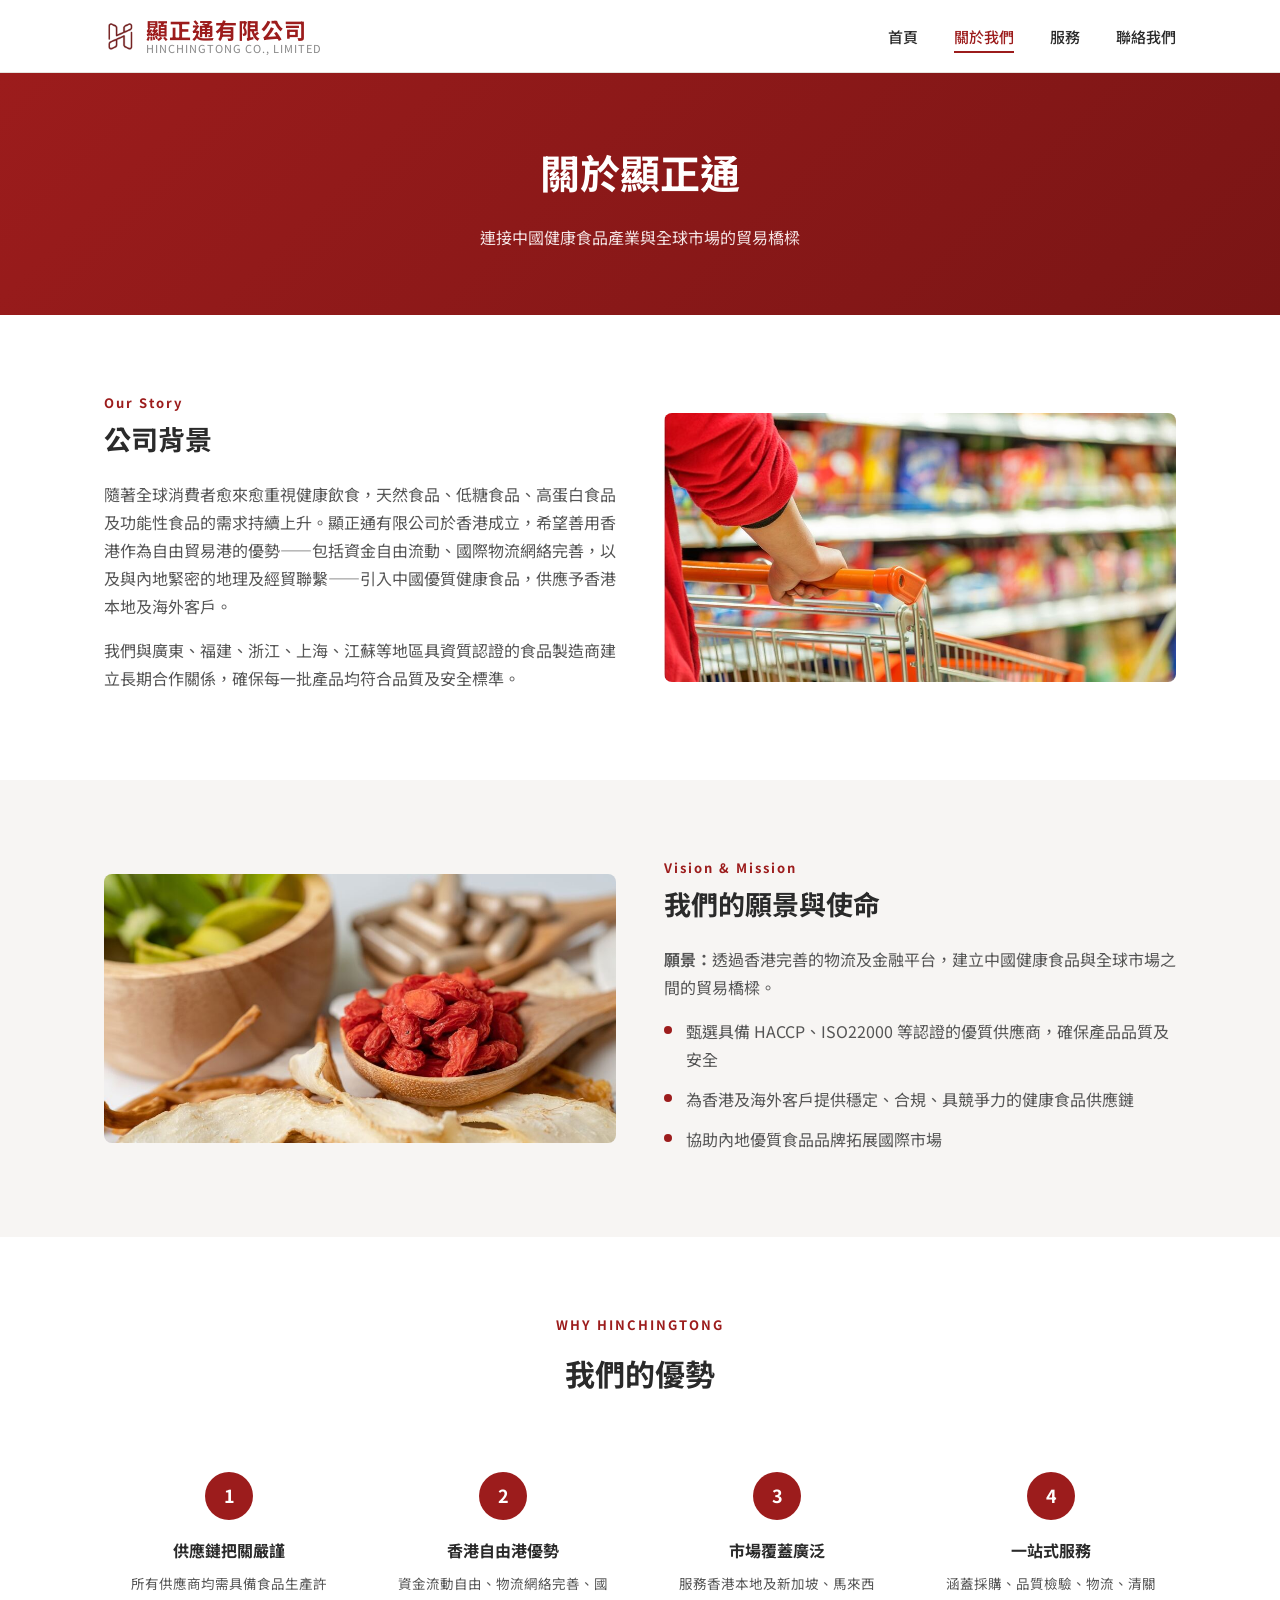
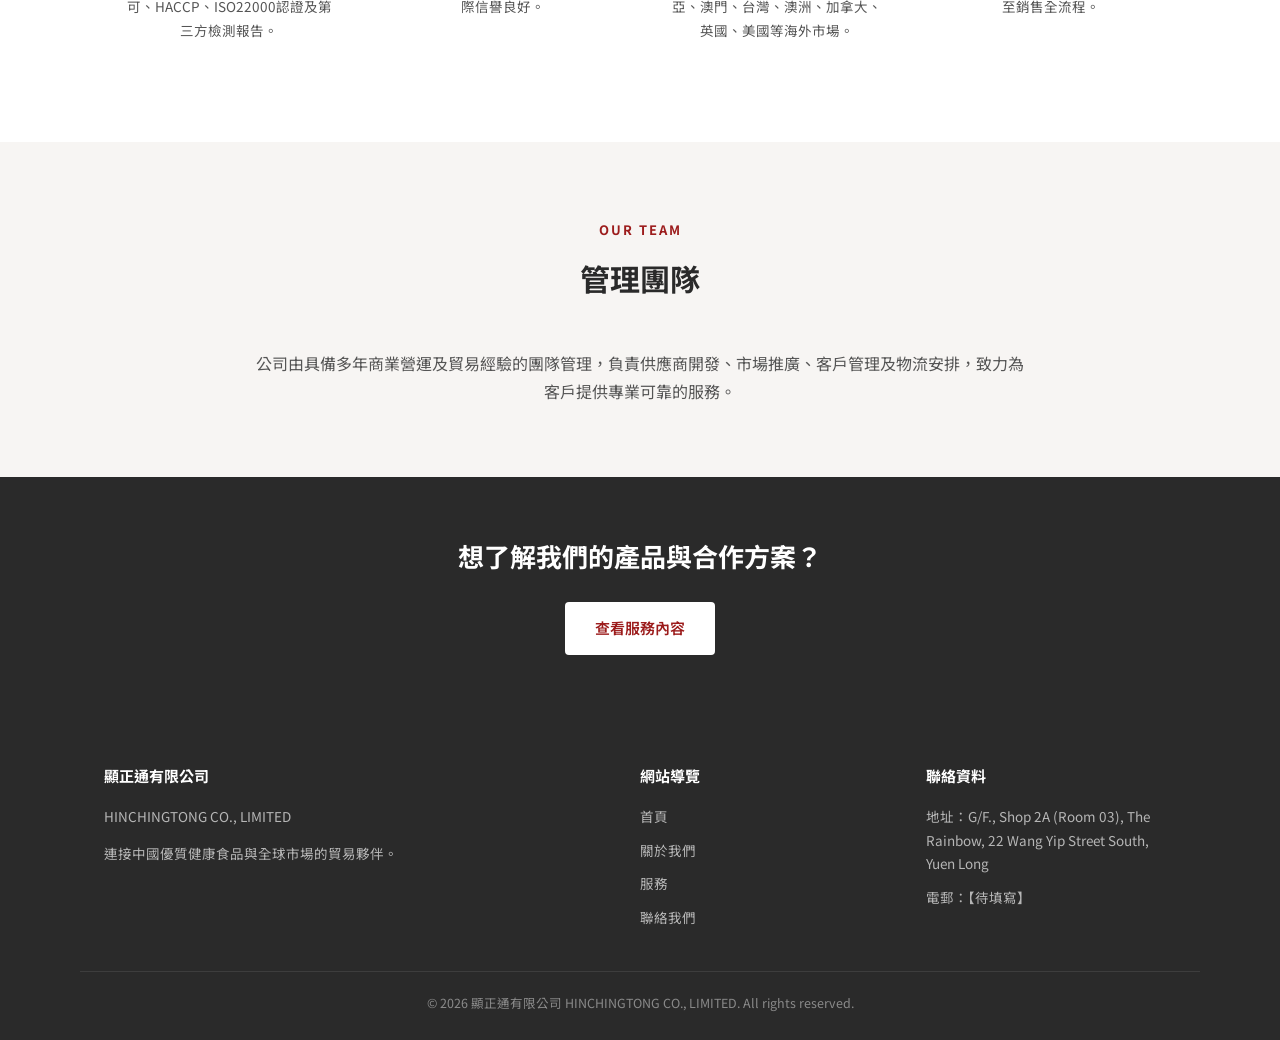
==== about.html @ 64f9d8c6 "Add files via upload" ====
<!DOCTYPE html>
<html lang="zh-Hant">
<head>
<meta charset="UTF-8" />
<meta name="viewport" content="width=device-width, initial-scale=1.0" />
<title>關於我們｜顯正通有限公司 HINCHINGTONG CO., LIMITED</title>
<meta name="description" content="了解顯正通有限公司的成立背景、願景、使命及優勢。" />
<link rel="preconnect" href="https://fonts.googleapis.com">
<link href="https://fonts.googleapis.com/css2?family=Noto+Sans+TC:wght@400;500;700&display=swap" rel="stylesheet">
<link rel="stylesheet" href="style.css" />
<link rel="icon" type="image/png" href="images/favicon.png" />
<link rel="apple-touch-icon" href="images/apple-touch-icon.png" />
</head>
<body>

<header class="site-header">
  <div class="nav-wrap">
    <a href="index.html" class="logo">
      <img src="images/logo.png" alt="顯正通有限公司 Logo" />
      <span class="text">
        <span class="zh">顯正通有限公司</span>
        <span class="en">HINCHINGTONG CO., LIMITED</span>
      </span>
    </a>
    <nav class="main-nav">
      <ul>
        <li><a href="index.html">首頁</a></li>
        <li><a href="about.html" class="active">關於我們</a></li>
        <li><a href="services.html">服務</a></li>
        <li><a href="contact.html">聯絡我們</a></li>
      </ul>
    </nav>
    <button class="menu-toggle" aria-label="開啟選單">
      <span></span><span></span><span></span>
    </button>
  </div>
</header>

<section class="hero small">
  <h1>關於顯正通</h1>
  <p class="lead">連接中國健康食品產業與全球市場的貿易橋樑</p>
</section>

<section>
  <div class="container two-col">
    <div>
      <span class="eyebrow" style="color:var(--red);font-weight:700;font-size:13px;letter-spacing:2px;">Our Story</span>
      <h2>公司背景</h2>
      <p>隨著全球消費者愈來愈重視健康飲食，天然食品、低糖食品、高蛋白食品及功能性食品的需求持續上升。顯正通有限公司於香港成立，希望善用香港作為自由貿易港的優勢——包括資金自由流動、國際物流網絡完善，以及與內地緊密的地理及經貿聯繫——引入中國優質健康食品，供應予香港本地及海外客戶。</p>
      <p>我們與廣東、福建、浙江、上海、江蘇等地區具資質認證的食品製造商建立長期合作關係，確保每一批產品均符合品質及安全標準。</p>
    </div>
    <img src="images/product-warehouse.jpg" alt="顯正通有限公司" style="border-radius:8px;width:100%;object-fit:cover;" />
  </div>
</section>

<section class="alt">
  <div class="container two-col">
    <img src="images/company-team.jpg" alt="顯正通產品及市場" style="border-radius:8px;width:100%;object-fit:cover;" />
    <div>
      <span class="eyebrow" style="color:var(--red);font-weight:700;font-size:13px;letter-spacing:2px;">Vision &amp; Mission</span>
      <h2>我們的願景與使命</h2>
      <p><strong>願景：</strong>透過香港完善的物流及金融平台，建立中國健康食品與全球市場之間的貿易橋樑。</p>
      <ul class="dot-list">
        <li>甄選具備 HACCP、ISO22000 等認證的優質供應商，確保產品品質及安全</li>
        <li>為香港及海外客戶提供穩定、合規、具競爭力的健康食品供應鏈</li>
        <li>協助內地優質食品品牌拓展國際市場</li>
      </ul>
    </div>
  </div>
</section>

<section>
  <div class="container">
    <div class="section-title">
      <span class="eyebrow">Why Hinchingtong</span>
      <h2>我們的優勢</h2>
    </div>
    <div class="adv-grid">
      <div class="adv-card">
        <div class="idx">1</div>
        <h3>供應鏈把關嚴謹</h3>
        <p>所有供應商均需具備食品生產許可、HACCP、ISO22000認證及第三方檢測報告。</p>
      </div>
      <div class="adv-card">
        <div class="idx">2</div>
        <h3>香港自由港優勢</h3>
        <p>資金流動自由、物流網絡完善、國際信譽良好。</p>
      </div>
      <div class="adv-card">
        <div class="idx">3</div>
        <h3>市場覆蓋廣泛</h3>
        <p>服務香港本地及新加坡、馬來西亞、澳門、台灣、澳洲、加拿大、英國、美國等海外市場。</p>
      </div>
      <div class="adv-card">
        <div class="idx">4</div>
        <h3>一站式服務</h3>
        <p>涵蓋採購、品質檢驗、物流、清關至銷售全流程。</p>
      </div>
    </div>
  </div>
</section>

<section class="alt">
  <div class="container">
    <div class="section-title">
      <span class="eyebrow">Our Team</span>
      <h2>管理團隊</h2>
    </div>
    <p class="intro-text">公司由具備多年商業營運及貿易經驗的團隊管理，負責供應商開發、市場推廣、客戶管理及物流安排，致力為客戶提供專業可靠的服務。</p>
  </div>
</section>

<div class="cta-banner">
  <h2>想了解我們的產品與合作方案？</h2>
  <a href="services.html" class="btn btn-primary">查看服務內容</a>
</div>

<footer class="site-footer">
  <div class="container footer-grid">
    <div>
      <h4>顯正通有限公司</h4>
      <p>HINCHINGTONG CO., LIMITED</p>
      <p>連接中國優質健康食品與全球市場的貿易夥伴。</p>
    </div>
    <div>
      <h4>網站導覽</h4>
      <ul>
        <li><a href="index.html">首頁</a></li>
        <li><a href="about.html">關於我們</a></li>
        <li><a href="services.html">服務</a></li>
        <li><a href="contact.html">聯絡我們</a></li>
      </ul>
    </div>
    <div>
      <h4>聯絡資料</h4>
      <ul>
        <li>地址：G/F., Shop 2A (Room 03), The Rainbow, 22 Wang Yip Street South, Yuen Long</li>
        <li>電郵：【待填寫】</li>
      </ul>
    </div>
  </div>
  <div class="container footer-bottom">
    © 2026 顯正通有限公司 HINCHINGTONG CO., LIMITED. All rights reserved.
  </div>
</footer>

<script src="script.js"></script>
</body>
</html>
---- style.css ----
/* ===== 顯正通有限公司 網站樣式 ===== */

:root {
  --red: #9c1c1c;
  --red-dark: #7a1515;
  --grey: #555555;
  --grey-light: #888888;
  --bg-light: #f7f5f3;
  --card-bg: #ffffff;
  --border: #e6e2dd;
  --text: #2a2a2a;
  --max-width: 1120px;
}

* {
  box-sizing: border-box;
}

html {
  scroll-behavior: smooth;
}

body {
  margin: 0;
  font-family: "Noto Sans TC", "Microsoft JhengHei", "PingFang TC", sans-serif;
  color: var(--text);
  background: #ffffff;
  line-height: 1.75;
}

img {
  max-width: 100%;
  display: block;
}

a {
  text-decoration: none;
  color: inherit;
}

ul {
  margin: 0;
  padding: 0;
  list-style: none;
}

.container {
  max-width: var(--max-width);
  margin: 0 auto;
  padding: 0 24px;
}

/* ---------- Header ---------- */
header.site-header {
  position: sticky;
  top: 0;
  z-index: 100;
  background: #ffffff;
  border-bottom: 1px solid var(--border);
}

.nav-wrap {
  max-width: var(--max-width);
  margin: 0 auto;
  padding: 16px 24px;
  display: flex;
  align-items: center;
  justify-content: space-between;
}

.logo {
  display: flex;
  flex-direction: row;
  align-items: center;
  gap: 10px;
  line-height: 1.2;
}

.logo img {
  height: 34px;
  width: auto;
}

.logo .text {
  display: flex;
  flex-direction: column;
}

.logo .zh {
  font-size: 22px;
  font-weight: 700;
  color: var(--red);
  letter-spacing: 1px;
}

.logo .en {
  font-size: 11px;
  color: var(--grey-light);
  letter-spacing: 1px;
}

nav.main-nav ul {
  display: flex;
  gap: 36px;
}

nav.main-nav a {
  font-size: 15px;
  font-weight: 500;
  color: var(--text);
  padding-bottom: 4px;
  border-bottom: 2px solid transparent;
  transition: border-color 0.2s, color 0.2s;
}

nav.main-nav a:hover,
nav.main-nav a.active {
  color: var(--red);
  border-bottom-color: var(--red);
}

.menu-toggle {
  display: none;
  flex-direction: column;
  gap: 5px;
  background: none;
  border: none;
  cursor: pointer;
  padding: 4px;
}

.menu-toggle span {
  width: 24px;
  height: 2px;
  background: var(--text);
  display: block;
}

/* ---------- Hero ---------- */
.hero {
  background: linear-gradient(135deg, var(--red) 0%, var(--red-dark) 100%);
  color: #ffffff;
  padding: 96px 24px;
  text-align: center;
}

.hero.small {
  padding: 64px 24px;
}

.hero h1 {
  font-size: 40px;
  margin: 0 0 16px;
  font-weight: 700;
}

.hero p.subtitle {
  font-size: 18px;
  max-width: 640px;
  margin: 0 auto 32px;
  color: #f4e3e3;
}

.hero p.lead {
  font-size: 16px;
  max-width: 640px;
  margin: 0 auto;
  color: #f4e3e3;
}

.btn-row {
  display: flex;
  gap: 16px;
  justify-content: center;
  flex-wrap: wrap;
}

.btn {
  display: inline-block;
  padding: 13px 30px;
  border-radius: 4px;
  font-size: 15px;
  font-weight: 600;
  transition: transform 0.15s, box-shadow 0.15s;
}

.btn-primary {
  background: #ffffff;
  color: var(--red);
}

.btn-outline {
  border: 1px solid #ffffff;
  color: #ffffff;
}

.btn:hover {
  transform: translateY(-2px);
  box-shadow: 0 6px 16px rgba(0, 0, 0, 0.15);
}

/* ---------- Sections ---------- */
section {
  padding: 72px 24px;
}

section.alt {
  background: var(--bg-light);
}

.section-title {
  text-align: center;
  margin-bottom: 44px;
}

.section-title .eyebrow {
  color: var(--red);
  font-size: 13px;
  font-weight: 700;
  letter-spacing: 2px;
  text-transform: uppercase;
}

.section-title h2 {
  font-size: 30px;
  margin: 10px 0 14px;
}

.section-title p {
  color: var(--grey);
  max-width: 620px;
  margin: 0 auto;
}

.intro-text {
  max-width: 780px;
  margin: 0 auto;
  text-align: center;
  color: var(--grey);
  font-size: 16px;
}

/* ---------- Cards grid ---------- */
.grid {
  display: grid;
  grid-template-columns: repeat(3, 1fr);
  gap: 28px;
  margin-top: 44px;
}

.card {
  background: var(--card-bg);
  border: 1px solid var(--border);
  border-radius: 8px;
  padding: 32px 26px;
  transition: box-shadow 0.2s, transform 0.2s;
}

.card:hover {
  box-shadow: 0 12px 28px rgba(0, 0, 0, 0.08);
  transform: translateY(-3px);
}

.card .num {
  font-size: 13px;
  font-weight: 700;
  color: var(--red);
  letter-spacing: 1px;
  margin-bottom: 10px;
}

.card h3 {
  font-size: 19px;
  margin: 0 0 10px;
}

.card p {
  color: var(--grey);
  font-size: 14.5px;
  margin: 0;
}

/* ---------- Stats ---------- */
.stats {
  display: grid;
  grid-template-columns: repeat(3, 1fr);
  gap: 24px;
  margin-top: 40px;
  text-align: center;
}

.stats .stat h3 {
  font-size: 30px;
  color: var(--red);
  margin: 0 0 8px;
}

.stats .stat p {
  color: var(--grey);
  font-size: 14px;
  margin: 0;
}

/* ---------- CTA banner ---------- */
.cta-banner {
  background: var(--text);
  color: #ffffff;
  text-align: center;
  padding: 56px 24px;
}

.cta-banner h2 {
  font-size: 26px;
  margin: 0 0 24px;
}

/* ---------- Two column ---------- */
.two-col {
  display: grid;
  grid-template-columns: 1fr 1fr;
  gap: 48px;
  align-items: center;
}

.two-col img,
.img-placeholder {
  border-radius: 8px;
}

.img-placeholder {
  background: var(--bg-light);
  border: 1px dashed var(--border);
  color: var(--grey-light);
  display: flex;
  align-items: center;
  justify-content: center;
  min-height: 280px;
  font-size: 14px;
  text-align: center;
  padding: 16px;
}

.two-col h2 {
  font-size: 27px;
  margin: 0 0 18px;
}

.two-col p {
  color: var(--grey);
  margin: 0 0 16px;
}

/* ---------- List with icon dot ---------- */
.dot-list li {
  position: relative;
  padding-left: 22px;
  margin-bottom: 12px;
  color: var(--grey);
}

.dot-list li::before {
  content: "";
  position: absolute;
  left: 0;
  top: 9px;
  width: 8px;
  height: 8px;
  border-radius: 50%;
  background: var(--red);
}

/* ---------- Advantage grid (about page) ---------- */
.adv-grid {
  display: grid;
  grid-template-columns: repeat(4, 1fr);
  gap: 24px;
  margin-top: 44px;
}

.adv-card {
  text-align: center;
  padding: 28px 18px;
}

.adv-card .idx {
  width: 48px;
  height: 48px;
  border-radius: 50%;
  background: var(--red);
  color: #fff;
  font-weight: 700;
  font-size: 18px;
  display: flex;
  align-items: center;
  justify-content: center;
  margin: 0 auto 16px;
}

.adv-card h3 {
  font-size: 16px;
  margin: 0 0 8px;
}

.adv-card p {
  font-size: 13.5px;
  color: var(--grey);
  margin: 0;
}

/* ---------- Service blocks ---------- */
.service-block {
  display: grid;
  grid-template-columns: 90px 1fr;
  gap: 24px;
  padding: 28px 0;
  border-bottom: 1px solid var(--border);
}

.service-block:last-child {
  border-bottom: none;
}

.service-block .badge {
  width: 56px;
  height: 56px;
  border-radius: 10px;
  background: var(--bg-light);
  color: var(--red);
  font-weight: 700;
  font-size: 20px;
  display: flex;
  align-items: center;
  justify-content: center;
}

.service-block h3 {
  font-size: 19px;
  margin: 0 0 8px;
}

.service-block p {
  color: var(--grey);
  margin: 0;
  font-size: 15px;
}

/* ---------- Tag cloud ---------- */
.tag-cloud {
  display: flex;
  flex-wrap: wrap;
  gap: 12px;
  justify-content: center;
  margin-top: 32px;
}

.tag {
  background: var(--bg-light);
  border: 1px solid var(--border);
  padding: 9px 18px;
  border-radius: 30px;
  font-size: 14px;
  color: var(--text);
}

/* ---------- Contact ---------- */
.contact-grid {
  display: grid;
  grid-template-columns: 1fr 1.2fr;
  gap: 48px;
}

.info-card {
  background: var(--bg-light);
  border-radius: 10px;
  padding: 36px 30px;
}

.info-card h3 {
  margin-top: 0;
  font-size: 20px;
}

.info-row {
  display: flex;
  gap: 12px;
  margin-bottom: 20px;
}

.info-row .label {
  min-width: 84px;
  font-weight: 700;
  color: var(--red);
  font-size: 14px;
}

.info-row .value {
  color: var(--grey);
  font-size: 14.5px;
}

.map-placeholder {
  margin-top: 20px;
  height: 160px;
  border-radius: 8px;
}

form.contact-form {
  display: grid;
  gap: 18px;
}

.form-row {
  display: grid;
  grid-template-columns: 1fr 1fr;
  gap: 18px;
}

.contact-form label {
  display: block;
  font-size: 13.5px;
  font-weight: 600;
  margin-bottom: 6px;
  color: var(--text);
}

.contact-form input,
.contact-form select,
.contact-form textarea {
  width: 100%;
  padding: 12px 14px;
  border: 1px solid var(--border);
  border-radius: 6px;
  font-family: inherit;
  font-size: 14.5px;
  background: #fff;
}

.contact-form textarea {
  min-height: 130px;
  resize: vertical;
}

.contact-form button {
  border: none;
  cursor: pointer;
  justify-self: start;
}

.form-note {
  font-size: 12.5px;
  color: var(--grey-light);
}

/* ---------- Footer ---------- */
footer.site-footer {
  background: var(--text);
  color: #cfcfcf;
  padding: 52px 24px 26px;
}

.footer-grid {
  display: grid;
  grid-template-columns: 2fr 1fr 1fr;
  gap: 36px;
  padding-bottom: 32px;
}

.footer-grid h4 {
  color: #fff;
  font-size: 15px;
  margin: 0 0 16px;
}

.footer-grid p,
.footer-grid li {
  font-size: 13.5px;
  color: #b6b6b6;
  margin-bottom: 10px;
}

.footer-grid a:hover {
  color: #fff;
}

.footer-bottom {
  border-top: 1px solid #3d3d3d;
  padding-top: 20px;
  text-align: center;
  font-size: 12.5px;
  color: #8a8a8a;
}

/* ---------- Responsive ---------- */
@media (max-width: 860px) {
  .grid {
    grid-template-columns: 1fr 1fr;
  }
  .adv-grid {
    grid-template-columns: 1fr 1fr;
  }
  .two-col,
  .contact-grid {
    grid-template-columns: 1fr;
  }
  .stats {
    grid-template-columns: 1fr;
    gap: 32px;
  }
  .footer-grid {
    grid-template-columns: 1fr;
  }
}

@media (max-width: 600px) {
  nav.main-nav {
    position: fixed;
    top: 65px;
    left: 0;
    right: 0;
    background: #fff;
    border-bottom: 1px solid var(--border);
    display: none;
    flex-direction: column;
    padding: 16px 24px;
  }
  nav.main-nav.open {
    display: flex;
  }
  nav.main-nav ul {
    flex-direction: column;
    gap: 18px;
  }
  .menu-toggle {
    display: flex;
  }
  .hero h1 {
    font-size: 28px;
  }
  .grid,
  .adv-grid,
  .form-row {
    grid-template-columns: 1fr;
  }
  .service-block {
    grid-template-columns: 56px 1fr;
  }
}
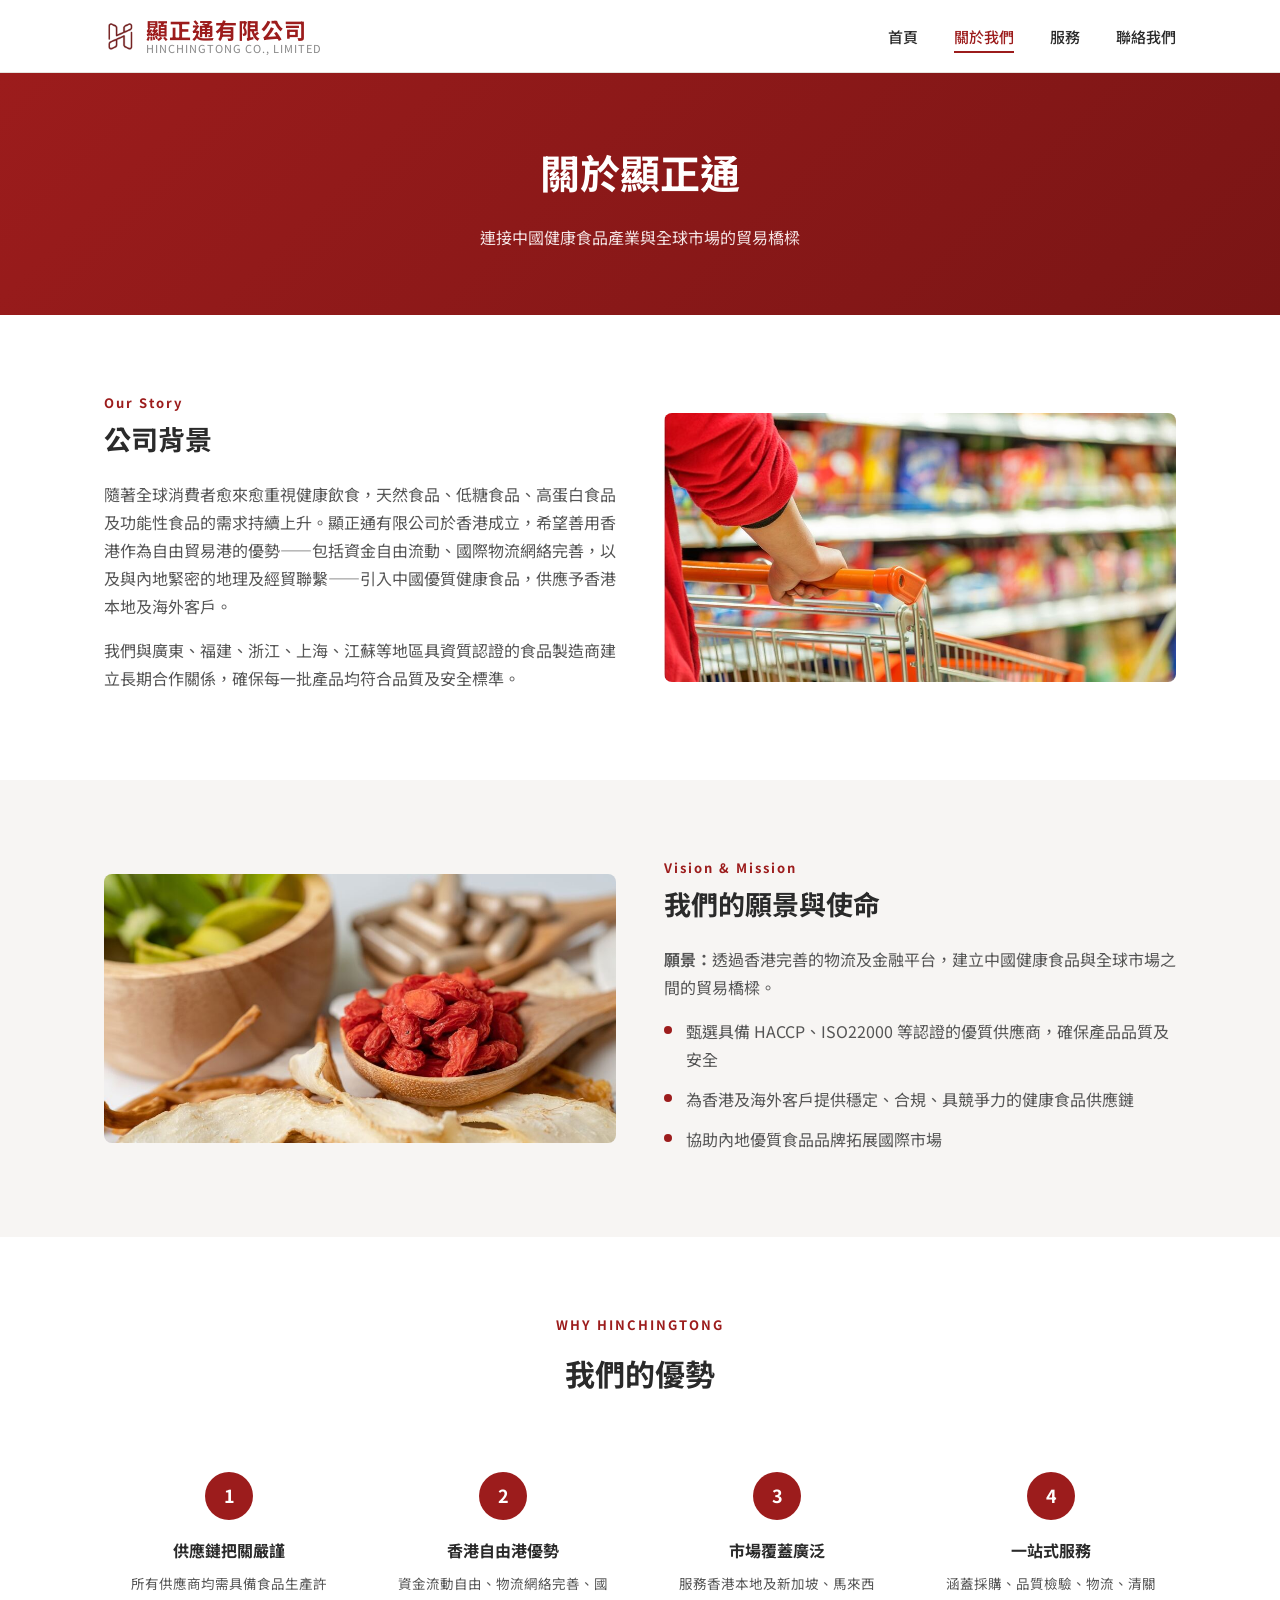
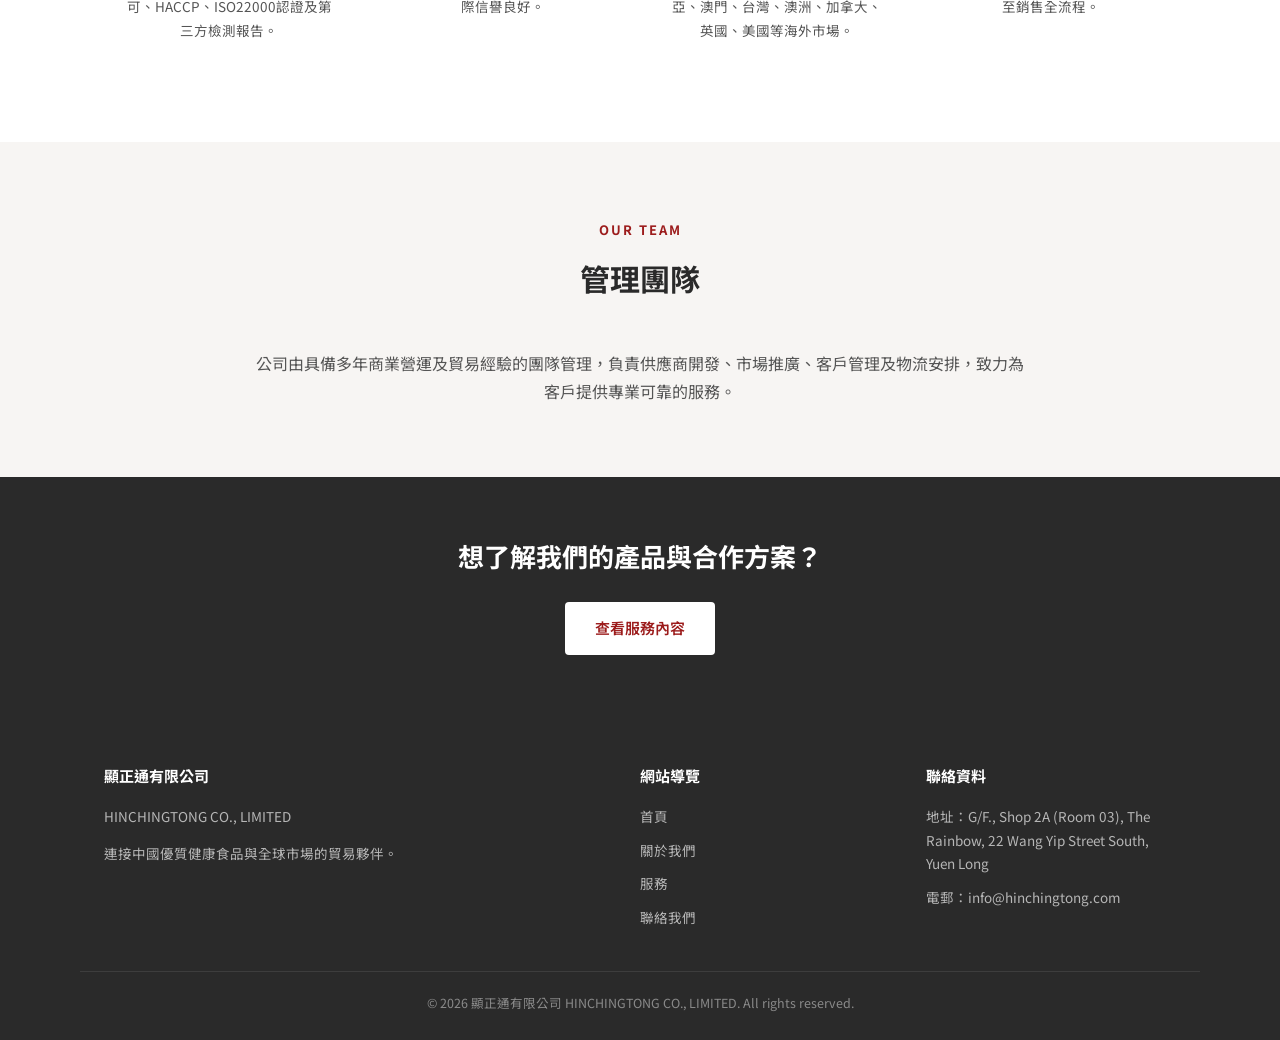
==== commit 0165775e: "Add files via upload" ====
--- a/about.html
+++ b/about.html
@@ -135,7 +135,7 @@
       <h4>聯絡資料</h4>
       <ul>
         <li>地址：G/F., Shop 2A (Room 03), The Rainbow, 22 Wang Yip Street South, Yuen Long</li>
-        <li>電郵：【待填寫】</li>
+        <li>電郵：info@hinchingtong.com</li>
       </ul>
     </div>
   </div>
